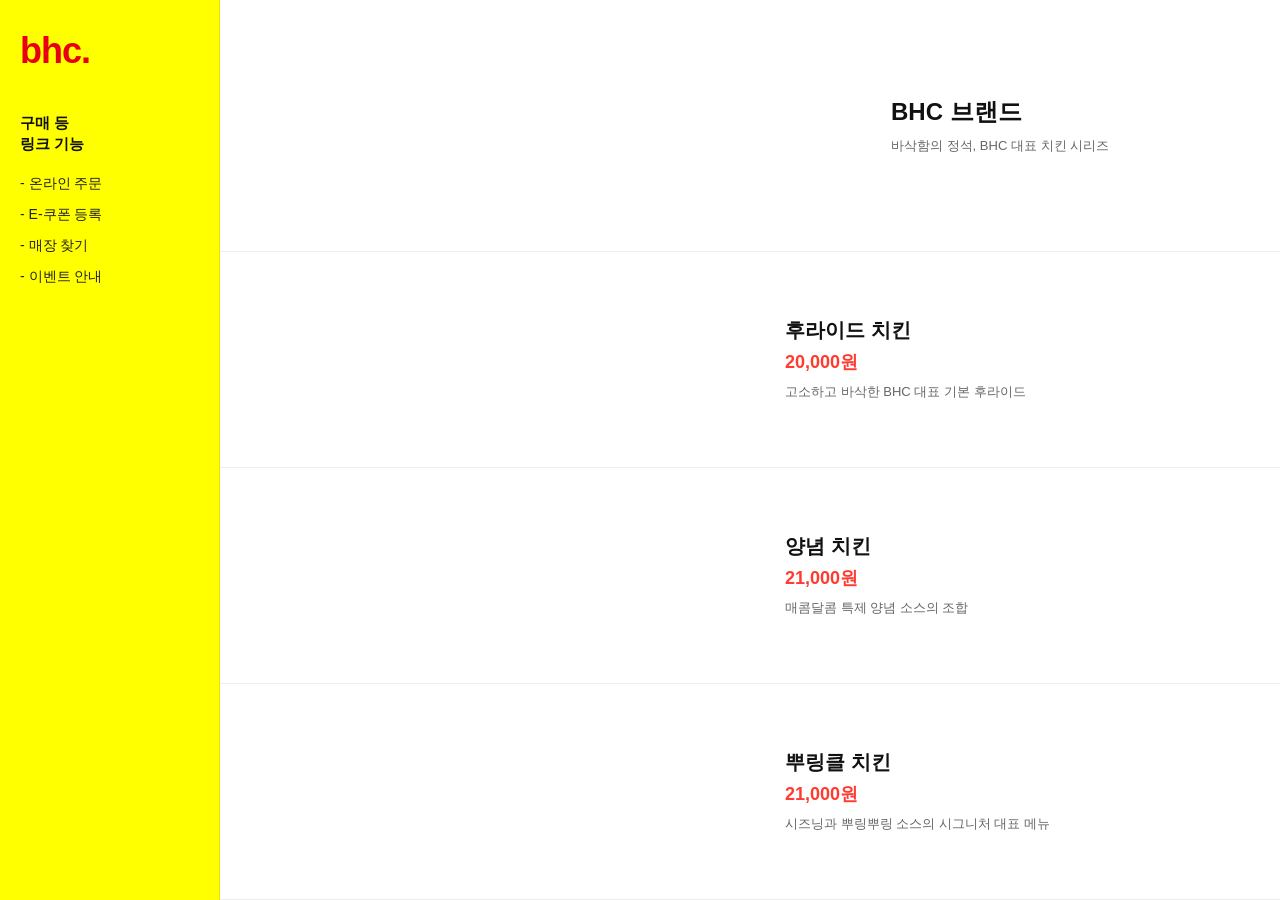
==== index.html @ f7cf7bc7 "Update index.html" ====
<!DOCTYPE html>
<html lang="ko">
<head>
  <meta charset="UTF-8">
  <meta name="viewport" content="width=device-width, initial-scale=1.0">
  <title>BHC 브랜드 페이지</title>
  <style>
    /* 여백 초기화 및 기본 설정 */
    * {
      margin: 0;
      padding: 0;
      box-sizing: border-box;
      font-family: 'Noto Sans KR', sans-serif;
    }
    html, body {
      width: 100%;
      height: 100%;
      overflow-x: hidden;
      background-color: #fff;
    }
    a {
      text-decoration: none;
      color: inherit;
    }

    /* 화면 전체를 왼쪽부터 꽉 차게 레이아웃 잡기 */
    .app-container {
      display: flex;
      width: 100vw;
      height: 100vh;
      margin: 0;
      padding: 0;
    }

    /* 좌측 노란색 세로 고정 사이드바 */
    .sidebar {
      width: 220px;
      height: 100vh;
      background-color: #ffff00;
      padding: 30px 20px;
      display: flex;
      flex-direction: column;
      justify-content: flex-start;
      border-right: 1px solid #e5e500;
      flex-shrink: 0;
    }
    .logo {
      color: #e60012;
      font-size: 36px;
      font-weight: 900;
      margin-bottom: 40px;
      letter-spacing: -1px;
    }
    .menu-group {
      display: flex;
      flex-direction: column;
      gap: 15px;
    }
    .menu-title {
      font-weight: 700;
      font-size: 15px;
      line-height: 1.4;
      color: #111;
      margin-bottom: 5px;
    }
    .sidebar ul {
      list-style: none;
      display: flex;
      flex-direction: column;
      gap: 12px;
    }
    .sidebar ul li a {
      font-size: 14px;
      color: #222;
      font-weight: 500;
      transition: color 0.2s;
    }
    .sidebar ul li a:hover {
      color: #e60012;
    }

    /* 우측 메인 그리드 영역 (화면 남은 너비 꽉 채움) */
    .main-content {
      flex: 1;
      height: 100vh;
      display: flex;
      flex-direction: column;
    }

    .grid-row {
      display: flex;
      width: 100%;
      border-bottom: 1px solid #eee;
    }
    
    .row-hero { height: 28%; }
    .row-item { height: 24%; }

    .tile {
      display: flex;
      flex-direction: column;
      justify-content: center;
      padding: 25px 35px;
      position: relative;
      overflow: hidden;
    }

    /* 이미지 배경 처리 */
    .tile-img {
      background-size: cover;
      background-position: center;
      background-repeat: no-repeat;
    }

    /* 비율 분할 */
    .w-60 { width: 60%; }
    .w-50 { width: 50%; }
    .w-40 { width: 40%; }

    .tile h2 {
      font-size: 24px;
      color: #111;
      margin-bottom: 8px;
      font-weight: 700;
    }
    .tile h3 {
      font-size: 20px;
      color: #111;
      margin-bottom: 6px;
      font-weight: 700;
    }
    .tile .price {
      color: #ff3b30;
      font-size: 18px;
      font-weight: 700;
      margin-bottom: 8px;
    }
    .tile p.desc {
      color: #666;
      font-size: 13px;
      line-height: 1.5;
    }

    /* 반응형 구조 (화면 줄어들 때) */
    @media (max-width: 1024px) {
      html, body { height: auto; }
      .app-container {
        flex-direction: column;
        height: auto;
      }
      .sidebar {
        width: 100%;
        height: auto;
        padding: 15px 20px;
        flex-direction: row;
        align-items: center;
        justify-content: space-between;
      }
      .logo { margin-bottom: 0; font-size: 28px; }
      .menu-group { flex-direction: row; align-items: center; gap: 20px; }
      .menu-title { margin-bottom: 0; }
      .sidebar ul { flex-direction: row; gap: 12px; }

      .row-hero, .row-item { height: 250px; }
    }

    @media (max-width: 640px) {
      .sidebar {
        flex-direction: column;
        align-items: flex-start;
        gap: 10px;
      }
      .sidebar ul { flex-wrap: wrap; gap: 8px; }
      .grid-row {
        flex-direction: column;
        height: auto;
      }
      .w-60, .w-50, .w-40 {
        width: 100%;
      }
      .tile-img { height: 200px; }
      .tile { padding: 20px; }
    }
  </style>
</head>
<body>

  <div class="app-container">
    <!-- 1. 좌측 고정 사이드바 -->
    <aside class="sidebar">
      <h1 class="logo">bhc.</h1>
      <div class="menu-group">
        <p class="menu-title">구매 등<br>링크 기능</p>
        <ul>
          <li><a href="#">- 온라인 주문</a></li>
          <li><a href="#">- E-쿠폰 등록</a></li>
          <li><a href="#">- 매장 찾기</a></li>
          <li><a href="#">- 이벤트 안내</a></li>
        </ul>
      </div>
    </aside>

    <!-- 2. 우측 그리드 (사진+텍스트) -->
    <main class="main-content">

      <!-- 메인 BHC 섹션 -->
      <div class="grid-row row-hero">
        <div class="tile tile-img w-60" style="background-image: url('https://i.namu.wiki/i/3wkCIRUPWfaM9xJGCZLa8ajpnKqBHyBcnR1msxU0MBkYHbzOTapQCzTg44SsGfWkcTmU73iPh6KGgbtyDLpK9WAirbL93hfukYx2XttGXYZkMIoT0I3fmAu-rH5e9XdoBBeoXreKPWm6RTUunce1gQ');"></div>
        <div class="tile w-40">
          <h2>BHC 브랜드</h2>
          <p class="desc">바삭함의 정석, BHC 대표 치킨 시리즈</p>
        </div>
      </div>

      <!-- 후라이드 치킨 섹션 -->
      <div class="grid-row row-item">
        <div class="tile tile-img w-50" style="background-image: url('https://home-img.bhc.co.kr/bhc/product/20251102_162657_2a7e077f');"></div>
        <div class="tile w-50">
          <h3>후라이드 치킨</h3>
          <p class="price">20,000원</p>
          <p class="desc">고소하고 바삭한 BHC 대표 기본 후라이드</p>
        </div>
      </div>

      <!-- 양념 치킨 섹션 -->
      <div class="grid-row row-item">
        <div class="tile tile-img w-50" style="background-image: url('https://home-img.bhc.co.kr/bhc/product/20261021_132257_d08db35a');"></div>
        <div class="tile w-50">
          <h3>양념 치킨</h3>
          <p class="price">21,000원</p>
          <p class="desc">매콤달콤 특제 양념 소스의 조합</p>
        </div>
      </div>

      <!-- 뿌링클 치킨 섹션 -->
      <div class="grid-row row-item">
        <div class="tile tile-img w-50" style="background-image: url('https://home-img.bhc.co.kr/bhc/product/20260708_115430_3e7550e7');"></div>
        <div class="tile w-50">
          <h3>뿌링클 치킨</h3>
          <p class="price">21,000원</p>
          <p class="desc">시즈닝과 뿌링뿌링 소스의 시그니처 대표 메뉴</p>
        </div>
      </div>

    </main>
  </div>

</body>
</html>
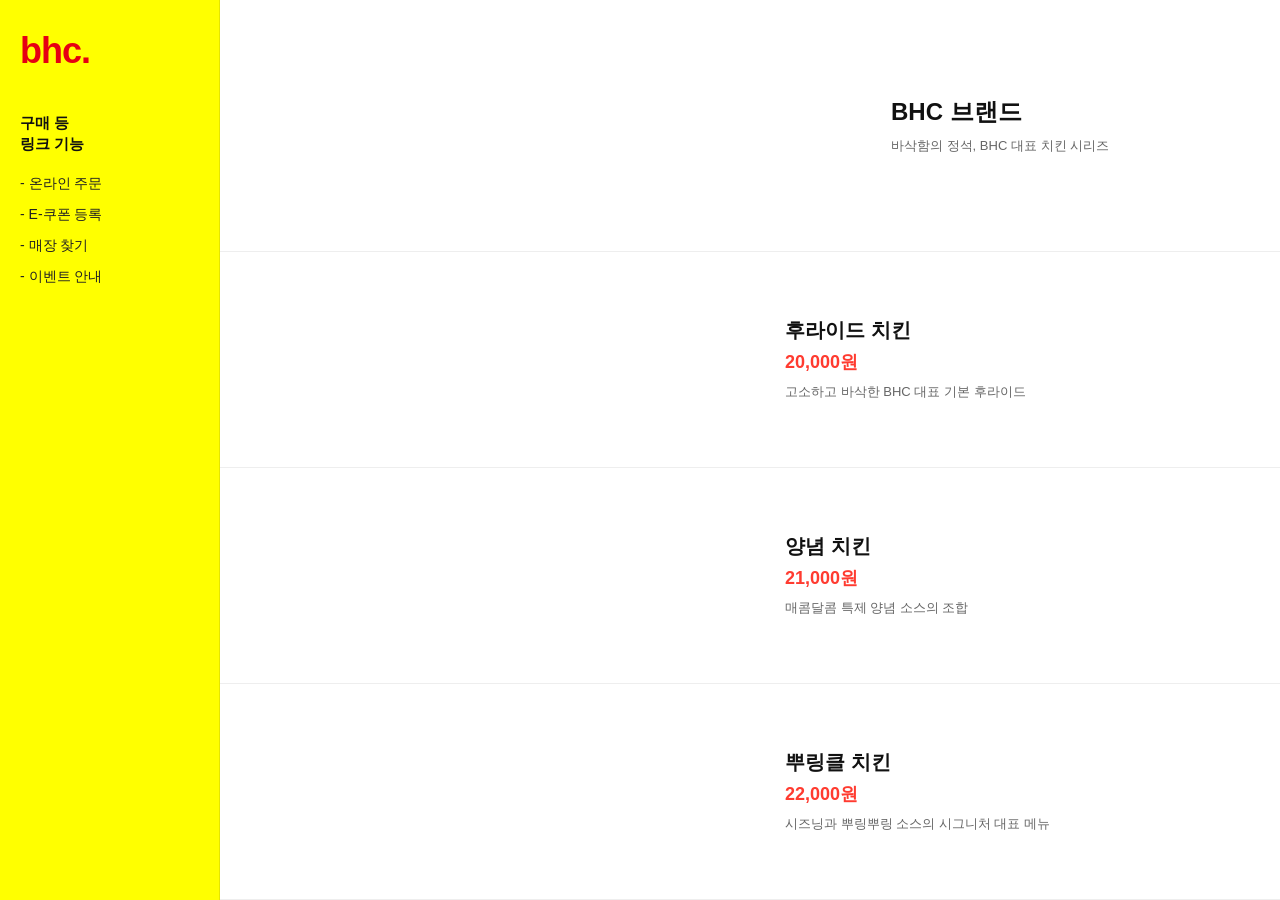
==== commit f2ae115e: "Update index.html" ====
--- a/index.html
+++ b/index.html
@@ -23,7 +23,7 @@
       color: inherit;
     }
 
-    /* 화면 전체를 왼쪽부터 꽉 차게 레이아웃 잡기 */
+    /* 화면 전체를 왼쪽 끝부터 꽉 차게 레이아웃 잡기 */
     .app-container {
       display: flex;
       width: 100vw;
@@ -79,7 +79,7 @@
       color: #e60012;
     }
 
-    /* 우측 메인 그리드 영역 (화면 남은 너비 꽉 채움) */
+    /* 우측 메인 그리드 영역 (남은 공간 꽉 채움) */
     .main-content {
       flex: 1;
       height: 100vh;
@@ -112,7 +112,7 @@
       background-repeat: no-repeat;
     }
 
-    /* 비율 분할 */
+    /* 비율 분할 (PC 기준) */
     .w-60 { width: 60%; }
     .w-50 { width: 50%; }
     .w-40 { width: 40%; }
@@ -141,7 +141,7 @@
       line-height: 1.5;
     }
 
-    /* 반응형 구조 (화면 줄어들 때) */
+    /* 반응형 구조 (몰디브 사이트 방식: 화면 줄어들 때 변형) */
     @media (max-width: 1024px) {
       html, body { height: auto; }
       .app-container {
@@ -186,7 +186,7 @@
 <body>
 
   <div class="app-container">
-    <!-- 1. 좌측 고정 사이드바 -->
+    <!-- 1. 좌측 노란색 세로 사이드바 -->
     <aside class="sidebar">
       <h1 class="logo">bhc.</h1>
       <div class="menu-group">
@@ -200,21 +200,21 @@
       </div>
     </aside>
 
-    <!-- 2. 우측 그리드 (사진+텍스트) -->
+    <!-- 2. 우측 그리드 (images 폴더 내 파일 연결) -->
     <main class="main-content">
 
-      <!-- 메인 BHC 섹션 -->
+      <!-- 메인 BHC 브랜드 섹션 (60% : 40%) -->
       <div class="grid-row row-hero">
-        <div class="tile tile-img w-60" style="background-image: url('https://i.namu.wiki/i/3wkCIRUPWfaM9xJGCZLa8ajpnKqBHyBcnR1msxU0MBkYHbzOTapQCzTg44SsGfWkcTmU73iPh6KGgbtyDLpK9WAirbL93hfukYx2XttGXYZkMIoT0I3fmAu-rH5e9XdoBBeoXreKPWm6RTUunce1gQ');"></div>
+        <div class="tile tile-img w-60" style="background-image: url('images/main.png');"></div>
         <div class="tile w-40">
           <h2>BHC 브랜드</h2>
           <p class="desc">바삭함의 정석, BHC 대표 치킨 시리즈</p>
         </div>
       </div>
 
-      <!-- 후라이드 치킨 섹션 -->
+      <!-- 후라이드 치킨 섹션 (50% : 50%) -->
       <div class="grid-row row-item">
-        <div class="tile tile-img w-50" style="background-image: url('https://home-img.bhc.co.kr/bhc/product/20251102_162657_2a7e077f');"></div>
+        <div class="tile tile-img w-50" style="background-image: url('images/fried.png');"></div>
         <div class="tile w-50">
           <h3>후라이드 치킨</h3>
           <p class="price">20,000원</p>
@@ -222,9 +222,9 @@
         </div>
       </div>
 
-      <!-- 양념 치킨 섹션 -->
+      <!-- 양념 치킨 섹션 (50% : 50%) -->
       <div class="grid-row row-item">
-        <div class="tile tile-img w-50" style="background-image: url('https://home-img.bhc.co.kr/bhc/product/20261021_132257_d08db35a');"></div>
+        <div class="tile tile-img w-50" style="background-image: url('images/yangnyeom.png');"></div>
         <div class="tile w-50">
           <h3>양념 치킨</h3>
           <p class="price">21,000원</p>
@@ -232,12 +232,12 @@
         </div>
       </div>
 
-      <!-- 뿌링클 치킨 섹션 -->
+      <!-- 뿌링클 치킨 섹션 (50% : 50%) -->
       <div class="grid-row row-item">
-        <div class="tile tile-img w-50" style="background-image: url('https://home-img.bhc.co.kr/bhc/product/20260708_115430_3e7550e7');"></div>
+        <div class="tile tile-img w-50" style="background-image: url('images/bburing.png');"></div>
         <div class="tile w-50">
           <h3>뿌링클 치킨</h3>
-          <p class="price">21,000원</p>
+          <p class="price">22,000원</p>
           <p class="desc">시즈닝과 뿌링뿌링 소스의 시그니처 대표 메뉴</p>
         </div>
       </div>
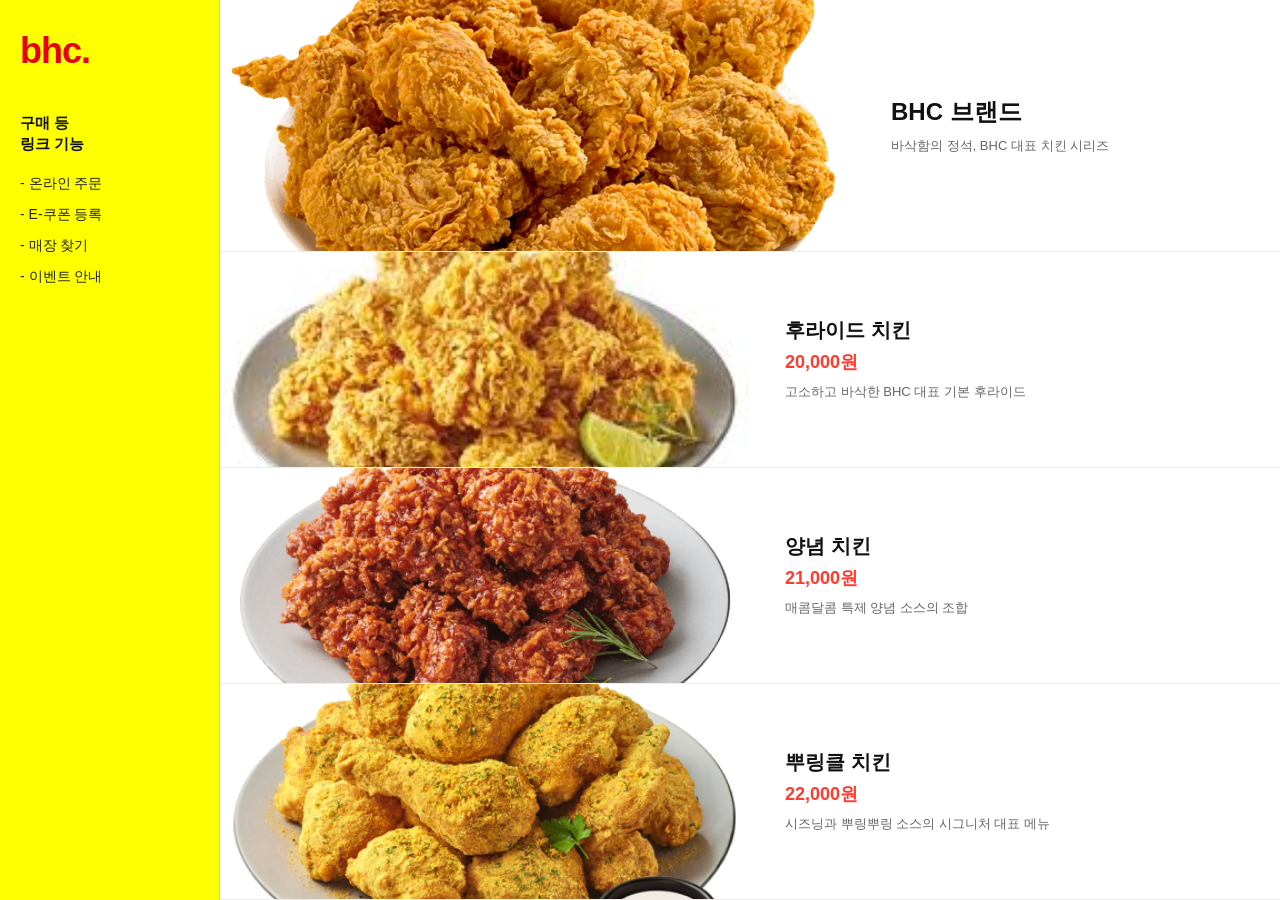
==== commit 18270367: "Update index.html" ====
--- a/index.html
+++ b/index.html
@@ -205,7 +205,7 @@
 
       <!-- 메인 BHC 브랜드 섹션 (60% : 40%) -->
       <div class="grid-row row-hero">
-        <div class="tile tile-img w-60" style="background-image: url('images/main.png');"></div>
+        <div class="tile tile-img w-60" style="background-image: url('image/main.png');"></div>
         <div class="tile w-40">
           <h2>BHC 브랜드</h2>
           <p class="desc">바삭함의 정석, BHC 대표 치킨 시리즈</p>
@@ -214,7 +214,7 @@
 
       <!-- 후라이드 치킨 섹션 (50% : 50%) -->
       <div class="grid-row row-item">
-        <div class="tile tile-img w-50" style="background-image: url('images/fried.png');"></div>
+        <div class="tile tile-img w-50" style="background-image: url('image/fried.png');"></div>
         <div class="tile w-50">
           <h3>후라이드 치킨</h3>
           <p class="price">20,000원</p>
@@ -224,7 +224,7 @@
 
       <!-- 양념 치킨 섹션 (50% : 50%) -->
       <div class="grid-row row-item">
-        <div class="tile tile-img w-50" style="background-image: url('images/yangnyeom.png');"></div>
+        <div class="tile tile-img w-50" style="background-image: url('image/yangnyeom.png');"></div>
         <div class="tile w-50">
           <h3>양념 치킨</h3>
           <p class="price">21,000원</p>
@@ -234,7 +234,7 @@
 
       <!-- 뿌링클 치킨 섹션 (50% : 50%) -->
       <div class="grid-row row-item">
-        <div class="tile tile-img w-50" style="background-image: url('images/bburing.png');"></div>
+        <div class="tile tile-img w-50" style="background-image: url('image/bburing.png');"></div>
         <div class="tile w-50">
           <h3>뿌링클 치킨</h3>
           <p class="price">22,000원</p>
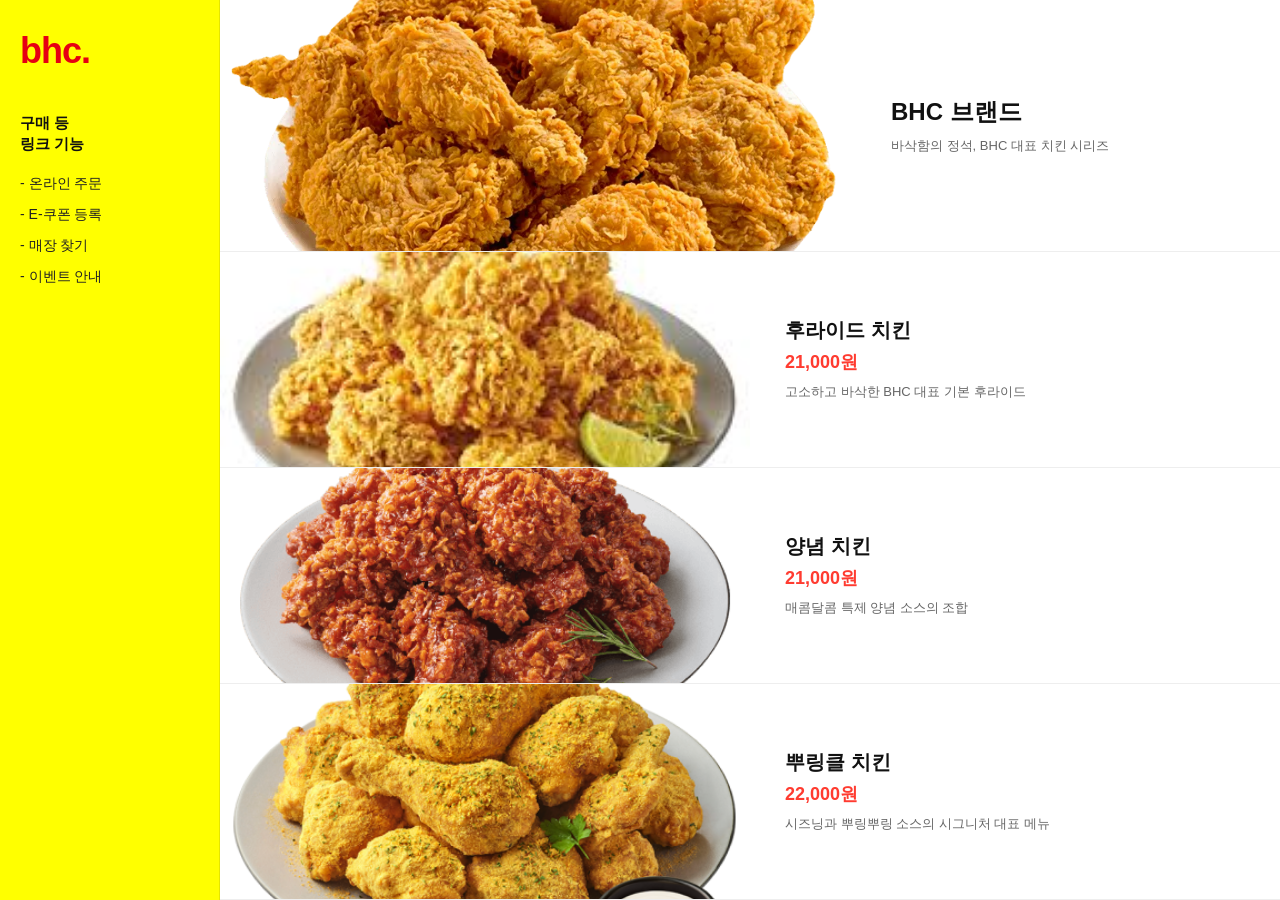
==== commit 0d791c8a: "Update index.html" ====
--- a/index.html
+++ b/index.html
@@ -217,7 +217,7 @@
         <div class="tile tile-img w-50" style="background-image: url('image/fried.png');"></div>
         <div class="tile w-50">
           <h3>후라이드 치킨</h3>
-          <p class="price">20,000원</p>
+          <p class="price">21,000원</p>
           <p class="desc">고소하고 바삭한 BHC 대표 기본 후라이드</p>
         </div>
       </div>
